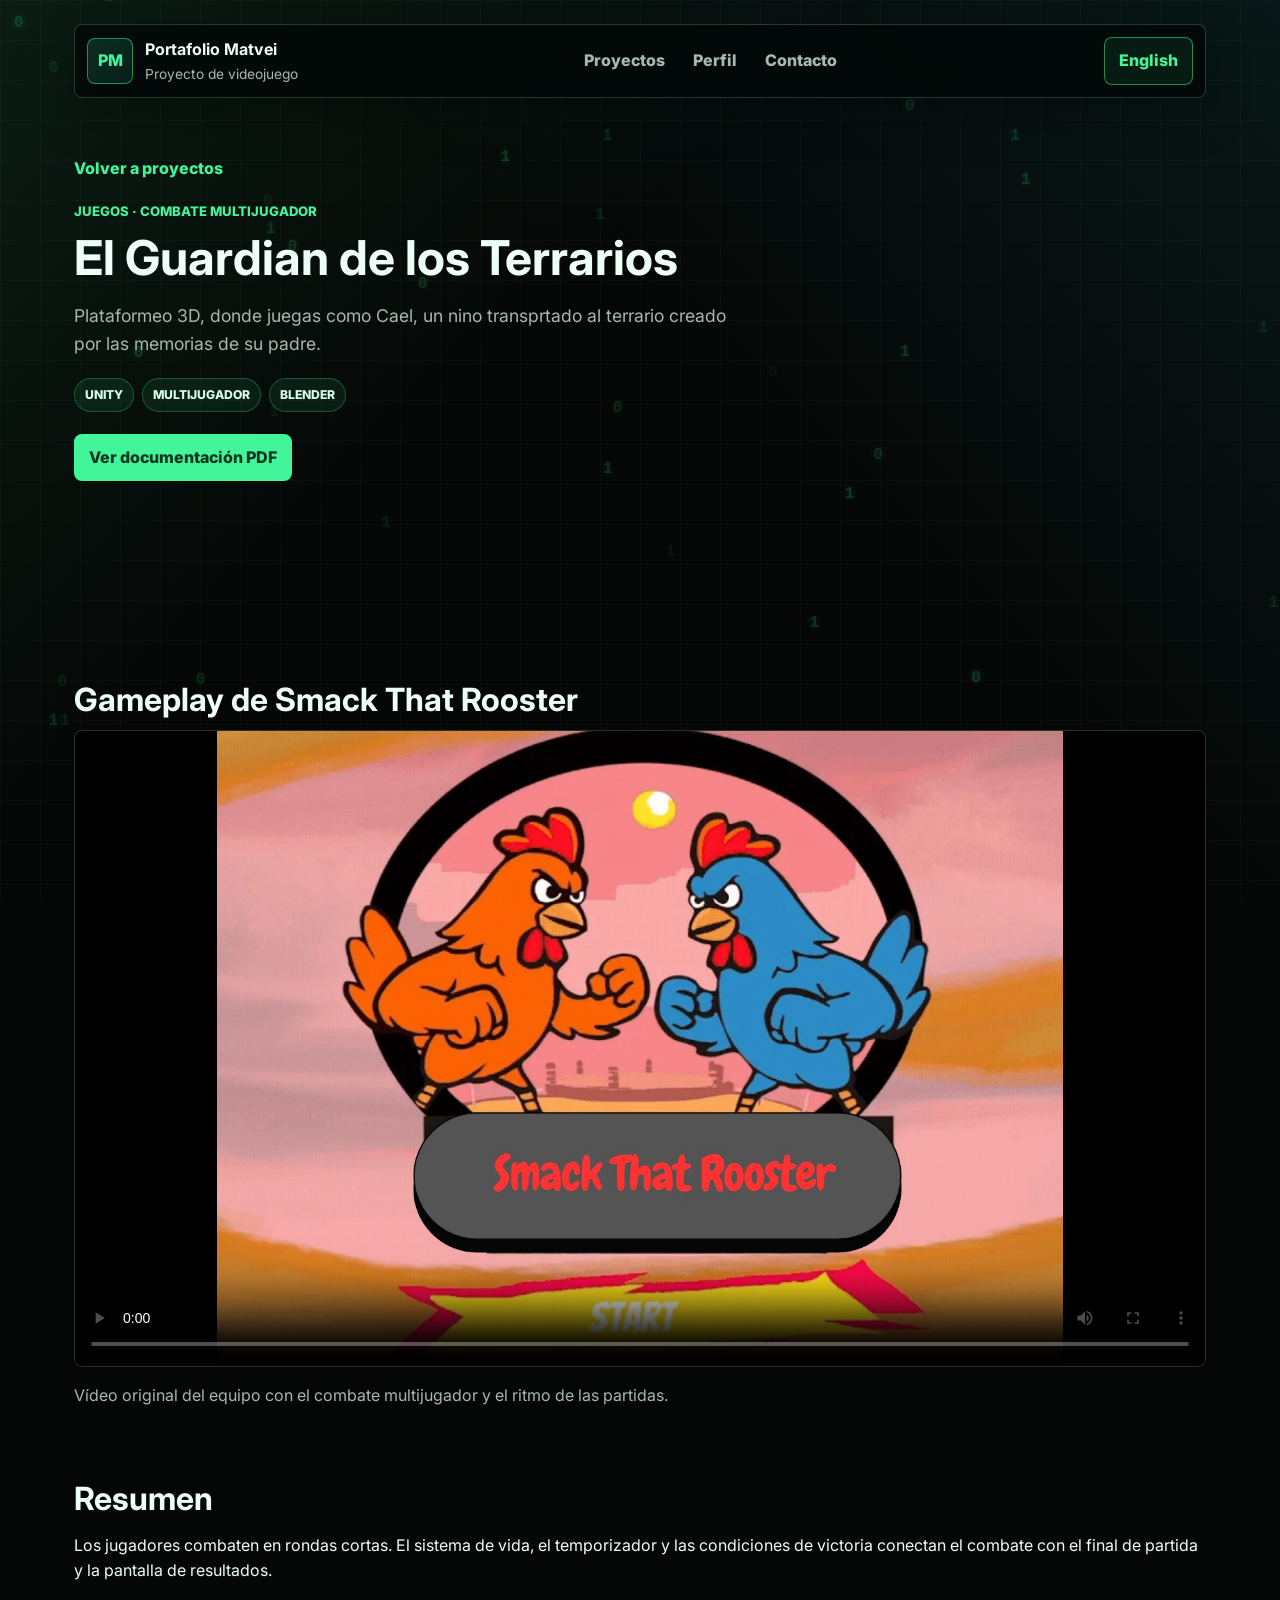
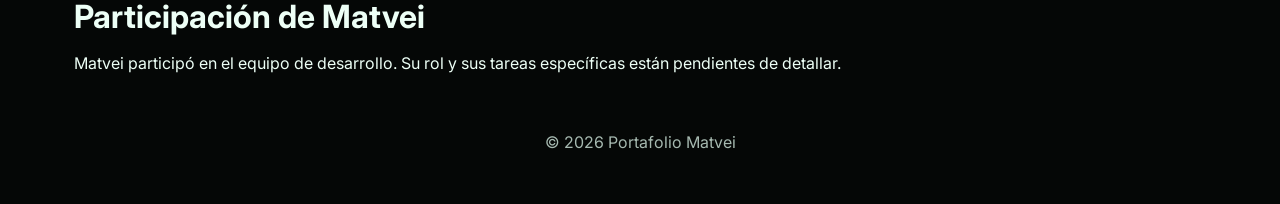
==== case-studies/Guardian.html @ 4aaad822 "," ====
<!DOCTYPE html>
<html lang="es">
<head>
    <meta charset="utf-8" />
    <meta name="viewport" content="width=device-width, initial-scale=1" />
    <title>Portafolio Matvei</title>
    <meta name="description" content="El guardian de los terrarios." />
    <link rel="preconnect" href="https://fonts.googleapis.com">
    <link rel="preconnect" href="https://fonts.gstatic.com" crossorigin>
    <link href="https://fonts.googleapis.com/css2?family=Inter:wght@300;400;600;800&display=swap" rel="stylesheet">
    <link rel="stylesheet" href="../assets/css/styles.css" />
</head>
<body data-page="case">
    <canvas id="binaryCanvas" aria-hidden="true"></canvas>

    <div class="wrap">
        <header class="site-header">
            <a class="brand" href="../index.html">
                <span class="logo">PM</span>
                <span>
                    <strong>Portafolio Matvei</strong>
                    <small data-i18n="caseLabel">Caso de estudio</small>
                </span>
            </a>
            <nav class="nav" aria-label="Navegacion de caso">
                <a href="../index.html#projects" data-i18n="navProjects">Proyectos</a>
                <a href="../index.html#profile" data-i18n="navProfile">Perfil</a>
                <a href="../index.html#contact" data-i18n="navContact">Contacto</a>
            </nav>
            <button id="langToggle" class="button button-ghost" type="button">English</button>
        </header>

        <main class="case-hero">
            <a class="back-link" href="../index.html#projects" data-i18n="caseBack">Volver a proyectos</a>
            <p class="section-kicker" id="caseCategory" data-text-es="Juegos · Combate multijugador" data-text-en="Games · Multiplayer combat">Juegos · Combate multijugador</p>
            <h1 id="caseTitle">El Guardian de los Terrarios</h1>
            <p class="lead" id="caseSummary" data-text-es=" Plataformeo 3D, donde juegas como Cael, un nino transprtado al terrario creado por las memorias de su padre." data-text-en="Game description to be completed.">
                3D platformer where you play as Cael, a child transported into a terrarium world created from his father's memories.</>
                <img id="caseImage" class="case-image" src="../assets/img/El Guardian de los Terrarios.png" alt="El Guardian de los Terrarios" />
                <div id="caseFacts" class="tag-row">
                    <span>Unity</span>
                    <span data-text-es="Multijugador" data-text-en="Multiplayer">Multijugador</span>
                    <span>Blender</span>

                </div>
                <div id="caseLinks" class="hero-actions">
                    <a class="button" href="../assets/docs/smack-that-rooster.pdf" target="_blank" rel="noopener noreferrer" data-i18n="caseDocumentation">Ver documentación PDF</a>
                </div>
        </main>

        <section class="section case-layout">
        </section>

        <section id="caseMedia" class="section case-media">
            <h2 id="caseMediaTitle" data-text-es="Gameplay de Smack That Rooster" data-text-en="Smack That Rooster gameplay">Gameplay de Smack That Rooster</h2>
            <video id="caseVideo" src="../assets/media/smack-that-rooster-gameplay.mp4" poster="../assets/img/smack-that-rooster.png" controls playsinline preload="metadata"></video>
            <p id="caseMediaCaption" class="muted" data-text-es="Vídeo original del equipo con el combate multijugador y el ritmo de las partidas." data-text-en="The team's original video showing multiplayer combat and match pacing.">Vídeo original del equipo con el combate multijugador y el ritmo de las partidas.</p>
        </section>
        <article>
            <h2 data-i18n="caseOverviewTitle">Resumen</h2>
            <p id="caseOverview" data-text-es="Los jugadores combaten en rondas cortas. El sistema de vida, el temporizador y las condiciones de victoria conectan el combate con el final de partida y la pantalla de resultados." data-text-en="Players fight in short rounds. Health, a timer, and win conditions connect combat to the end of the match and the results screen.">Los jugadores combaten en rondas cortas. El sistema de vida, el temporizador y las condiciones de victoria conectan el combate con el final de partida y la pantalla de resultados.</p>
        </article>

        <article>
            <h2 id="caseProcessTitle" data-i18n="caseProcessTitle">Participación de Matvei</h2>
            <p id="caseProcess" data-text-es="Matvei participó en el equipo de desarrollo. Su rol y sus tareas específicas están pendientes de detallar." data-text-en="Matvei was part of the development team. His specific role and tasks are yet to be detailed.">Matvei participó en el equipo de desarrollo. Su rol y sus tareas específicas están pendientes de detallar.</p>
        </article>

        <footer class="footer">
            <span>&copy; <span id="year"></span> Portafolio Matvei</span>
        </footer>
    </div>

    <script src="../assets/js/main.js"></script>
</body>
</html>
---- assets/css/styles.css ----
:root {
    --bg: #050706;
    --surface: rgba(10, 18, 17, .86);
    --surface-strong: #0c1514;
    --border: rgba(164, 255, 214, .2);
    --text: #edfff6;
    --muted: #a6b9b0;
    --accent: #42f59b;
    --accent-dark: #05351e;
    --cyan: #2bd3da;
    --amber: #f7c66a;
    --coral: #ff7c74;
    --max: 1180px;
}

* {
    box-sizing: border-box;
}

html {
    scroll-behavior: smooth;
}

body {
    margin: 0;
    min-height: 100vh;
    font-family: Inter, system-ui, -apple-system, "Segoe UI", Roboto, Arial, sans-serif;
    background:
        linear-gradient(135deg, rgba(66, 245, 155, .09), transparent 28%),
        linear-gradient(225deg, rgba(43, 211, 218, .08), transparent 32%),
        #050706;
    color: var(--text);
    line-height: 1.6;
    overflow-x: hidden;
}

body::before {
    content: "";
    position: fixed;
    inset: 0;
    background-image:
        linear-gradient(rgba(255, 255, 255, .025) 1px, transparent 1px),
        linear-gradient(90deg, rgba(255, 255, 255, .025) 1px, transparent 1px);
    background-size: 40px 40px;
    pointer-events: none;
    z-index: 1;
}

a {
    color: inherit;
}

img {
    max-width: 100%;
}

[hidden] {
    display: none !important;
}

#binaryCanvas {
    position: fixed;
    inset: 0;
    width: 100%;
    height: 100%;
    opacity: .28;
    pointer-events: none;
    z-index: 0;
}

.wrap {
    width: min(100%, var(--max));
    margin: 0 auto;
    padding: 24px;
    position: relative;
    z-index: 2;
}

.site-header {
    position: sticky;
    top: 16px;
    z-index: 20;
    display: flex;
    align-items: center;
    justify-content: space-between;
    gap: 16px;
    flex-wrap: wrap;
    padding: 12px;
    border: 1px solid var(--border);
    border-radius: 8px;
    background: rgba(3, 8, 7, .88);
    backdrop-filter: blur(16px);
    box-shadow: 0 18px 48px rgba(0, 0, 0, .24);
}

.brand {
    display: inline-flex;
    align-items: center;
    gap: 12px;
    min-width: 230px;
    text-decoration: none;
}

.brand small {
    display: block;
    color: var(--muted);
    font-size: .86rem;
}

.logo {
    display: inline-grid;
    place-items: center;
    width: 46px;
    height: 46px;
    border: 1px solid rgba(66, 245, 155, .5);
    border-radius: 8px;
    color: var(--accent);
    background: linear-gradient(135deg, rgba(66, 245, 155, .16), rgba(43, 211, 218, .1));
    font-weight: 800;
}

.nav {
    display: flex;
    gap: 6px;
    flex-wrap: wrap;
}

.nav a {
    color: var(--muted);
    font-weight: 800;
    text-decoration: none;
    padding: 9px 11px;
    border-radius: 8px;
    transition: color .2s ease, background .2s ease;
}

.nav a:hover,
.nav a:focus-visible {
    color: var(--accent-dark);
    background: var(--accent);
    outline: none;
}

.button {
    display: inline-flex;
    align-items: center;
    justify-content: center;
    width: fit-content;
    max-width: 100%;
    min-height: 42px;
    padding: 10px 14px;
    border: 1px solid rgba(66, 245, 155, .5);
    border-radius: 8px;
    color: var(--accent-dark);
    background: var(--accent);
    font: inherit;
    font-weight: 800;
    text-decoration: none;
    cursor: pointer;
    transition: transform .2s ease, box-shadow .2s ease, background .2s ease;
}

.button:hover,
.button:focus-visible {
    transform: translateY(-2px);
    box-shadow: 0 16px 34px rgba(66, 245, 155, .18);
    outline: none;
}

.button-ghost {
    color: var(--accent);
    background: rgba(66, 245, 155, .08);
}

.hero {
    display: grid;
    grid-template-columns: 1.08fr .92fr;
    gap: 36px;
    align-items: center;
    min-height: calc(100vh - 132px);
    padding: 64px 0 54px;
}

.hero-copy {
    min-width: 0;
}

.section-kicker {
    margin: 0 0 10px;
    color: var(--accent);
    font-size: .82rem;
    font-weight: 800;
    text-transform: uppercase;
}

h1,
h2,
h3 {
    margin-top: 0;
    line-height: 1.08;
}

h1 {
    max-width: 760px;
    margin-bottom: 18px;
    font-size: 3rem;
}

h2 {
    margin-bottom: 12px;
    font-size: 2rem;
}

h3 {
    font-size: 1.12rem;
}

.lead,
.section-intro,
.muted,
.card p,
.case-layout p {
    color: var(--muted);
}

.lead {
    max-width: 660px;
    font-size: 1.1rem;
}

.tag-row {
    display: flex;
    flex-wrap: wrap;
    gap: 8px;
    margin: 20px 0;
}

.tag-row span,
.project-category {
    display: inline-flex;
    align-items: center;
    min-height: 30px;
    padding: 6px 10px;
    border: 1px solid rgba(66, 245, 155, .26);
    border-radius: 999px;
    color: #d7ffe9;
    background: rgba(66, 245, 155, .08);
    font-size: .76rem;
    font-weight: 800;
    text-transform: uppercase;
}

.hero-actions {
    display: flex;
    flex-wrap: wrap;
    gap: 12px;
    margin: 22px 0 0;
}

.proof-grid {
    display: grid;
    grid-template-columns: repeat(3, minmax(0, 1fr));
    gap: 12px;
    margin-top: 28px;
}

.proof-grid div,
.card,
.case-layout article {
    border: 1px solid var(--border);
    border-radius: 8px;
    background: var(--surface);
    box-shadow: 0 16px 40px rgba(0, 0, 0, .22);
}

.proof-grid div {
    padding: 14px;
}

.proof-grid strong {
    display: block;
    color: var(--accent);
}

.proof-grid span {
    display: block;
    color: var(--muted);
    font-size: .86rem;
}

.profile-panel {
    border: 1px solid var(--border);
    border-radius: 8px;
    padding: 12px;
    background: linear-gradient(180deg, rgba(66, 245, 155, .08), transparent 56%), var(--surface);
    box-shadow: 0 18px 48px rgba(0, 0, 0, .26);
}

.profile-panel img {
    display: block;
    width: 100%;
    aspect-ratio: 4 / 5;
    object-fit: cover;
    border-radius: 8px;
    border: 1px solid rgba(255, 255, 255, .08);
    background: var(--surface-strong);
}

.profile-panel-footer {
    display: grid;
    gap: 4px;
    padding: 14px 8px 4px;
}

.profile-panel-footer span {
    color: var(--muted);
}

.section {
    padding: 58px 0;
    scroll-margin-top: 112px;
}

.section-intro {
    max-width: 760px;
    margin: 0 0 22px;
}

.category-bar {
    display: flex;
    flex-wrap: wrap;
    gap: 10px;
    margin: 0 0 22px;
}

.category-label {
    display: inline-flex;
    align-items: center;
    gap: 8px;
    min-height: 38px;
    padding: 7px 10px;
    border: 1px solid rgba(66, 245, 155, .34);
    border-radius: 999px;
    color: #d7ffe9;
    background: rgba(66, 245, 155, .08);
    font: inherit;
    font-size: .8rem;
    font-weight: 800;
    text-transform: uppercase;
}

.category-label strong {
    display: inline-grid;
    place-items: center;
    width: 24px;
    height: 24px;
    border-radius: 999px;
    background: rgba(255, 255, 255, .1);
}

.cards {
    display: grid;
    grid-template-columns: repeat(3, minmax(0, 1fr));
    gap: 18px;
    align-items: stretch;
}

.card {
    display: flex;
    flex-direction: column;
    padding: 14px;
    color: inherit;
    text-decoration: none;
    overflow: hidden;
    transition: transform .2s ease, border-color .2s ease, box-shadow .2s ease;
}

.card:hover,
.card:focus-visible {
    transform: translateY(-6px);
    border-color: rgba(66, 245, 155, .6);
    box-shadow: 0 24px 50px rgba(0, 0, 0, .28);
    outline: none;
}

.card img {
    width: 100%;
    aspect-ratio: 16 / 10;
    object-fit: cover;
    border-radius: 8px;
    border: 1px solid rgba(255, 255, 255, .08);
    background: var(--surface-strong);
}

.card-game img {
    object-fit: contain;
}

.card h3 {
    margin: 14px 0 8px;
}

.card p {
    min-height: 74px;
    margin: 0;
}

.project-category {
    width: fit-content;
    margin-top: 12px;
}

.project-tags {
    display: flex;
    flex-wrap: wrap;
    gap: 8px;
    margin: 14px 0 18px;
}

.project-tags span {
    display: inline-flex;
    padding: 5px 8px;
    border-radius: 999px;
    color: #d8f7ea;
    background: rgba(255, 255, 255, .07);
    font-size: .76rem;
    font-weight: 700;
}

.project-link {
    margin-top: auto;
    color: var(--accent);
    font-size: .84rem;
}

.footer {
    padding: 38px 0 24px;
    color: var(--muted);
    text-align: center;
}

.back-link {
    display: inline-flex;
    margin-bottom: 20px;
    color: var(--accent);
    font-weight: 800;
    text-decoration: none;
}

.case-hero {
    padding: 58px 0 28px;
}

.case-image {
    display: block;
    width: 100%;
    max-height: 440px;
    object-fit: contain;
    margin-top: 26px;
    border: 1px solid var(--border);
    border-radius: 8px;
    background: var(--surface-strong);
}

.case-layout {
    display: grid;
    grid-template-columns: repeat(3, minmax(0, 1fr));
    gap: 18px;
}

.case-layout article {
    padding: 20px;
}

.case-layout h2 {
    font-size: 1.4rem;
}

.case-media video {
    display: block;
    width: 100%;
    aspect-ratio: 16 / 9;
    max-height: 660px;
    background: #000;
    border: 1px solid var(--border);
    border-radius: 8px;
}

.visible {
    animation: rise .45s ease both;
}

@keyframes rise {
    from {
        opacity: .3;
        transform: translateY(12px);
    }
    to {
        opacity: 1;
        transform: translateY(0);
    }
}

@media (max-width: 980px) {
    .hero,
    .case-layout {
        grid-template-columns: 1fr;
    }

    .hero {
        min-height: auto;
    }

    .profile-panel {
        max-width: 560px;
    }

    .proof-grid,
    .cards {
        grid-template-columns: repeat(2, minmax(0, 1fr));
    }

}

@media (max-width: 700px) {
    .wrap {
        padding: 16px;
    }

    .site-header {
        position: relative;
        top: 0;
    }

    .brand,
    .nav {
        width: 100%;
    }

    .nav a {
        flex: 1 1 calc(50% - 6px);
        text-align: center;
    }

    h1 {
        font-size: 2.08rem;
    }

    h2 {
        font-size: 1.58rem;
    }

    .proof-grid,
    .cards {
        grid-template-columns: 1fr;
    }

    .section {
        scroll-margin-top: 24px;
    }

    .hero-actions {
        flex-direction: column;
    }

    .button {
        width: 100%;
    }

    .card p {
        min-height: 0;
    }
}

@media (prefers-reduced-motion: reduce) {
    html {
        scroll-behavior: auto;
    }

    *,
    *::before,
    *::after {
        animation: none !important;
        transition: none !important;
    }
}
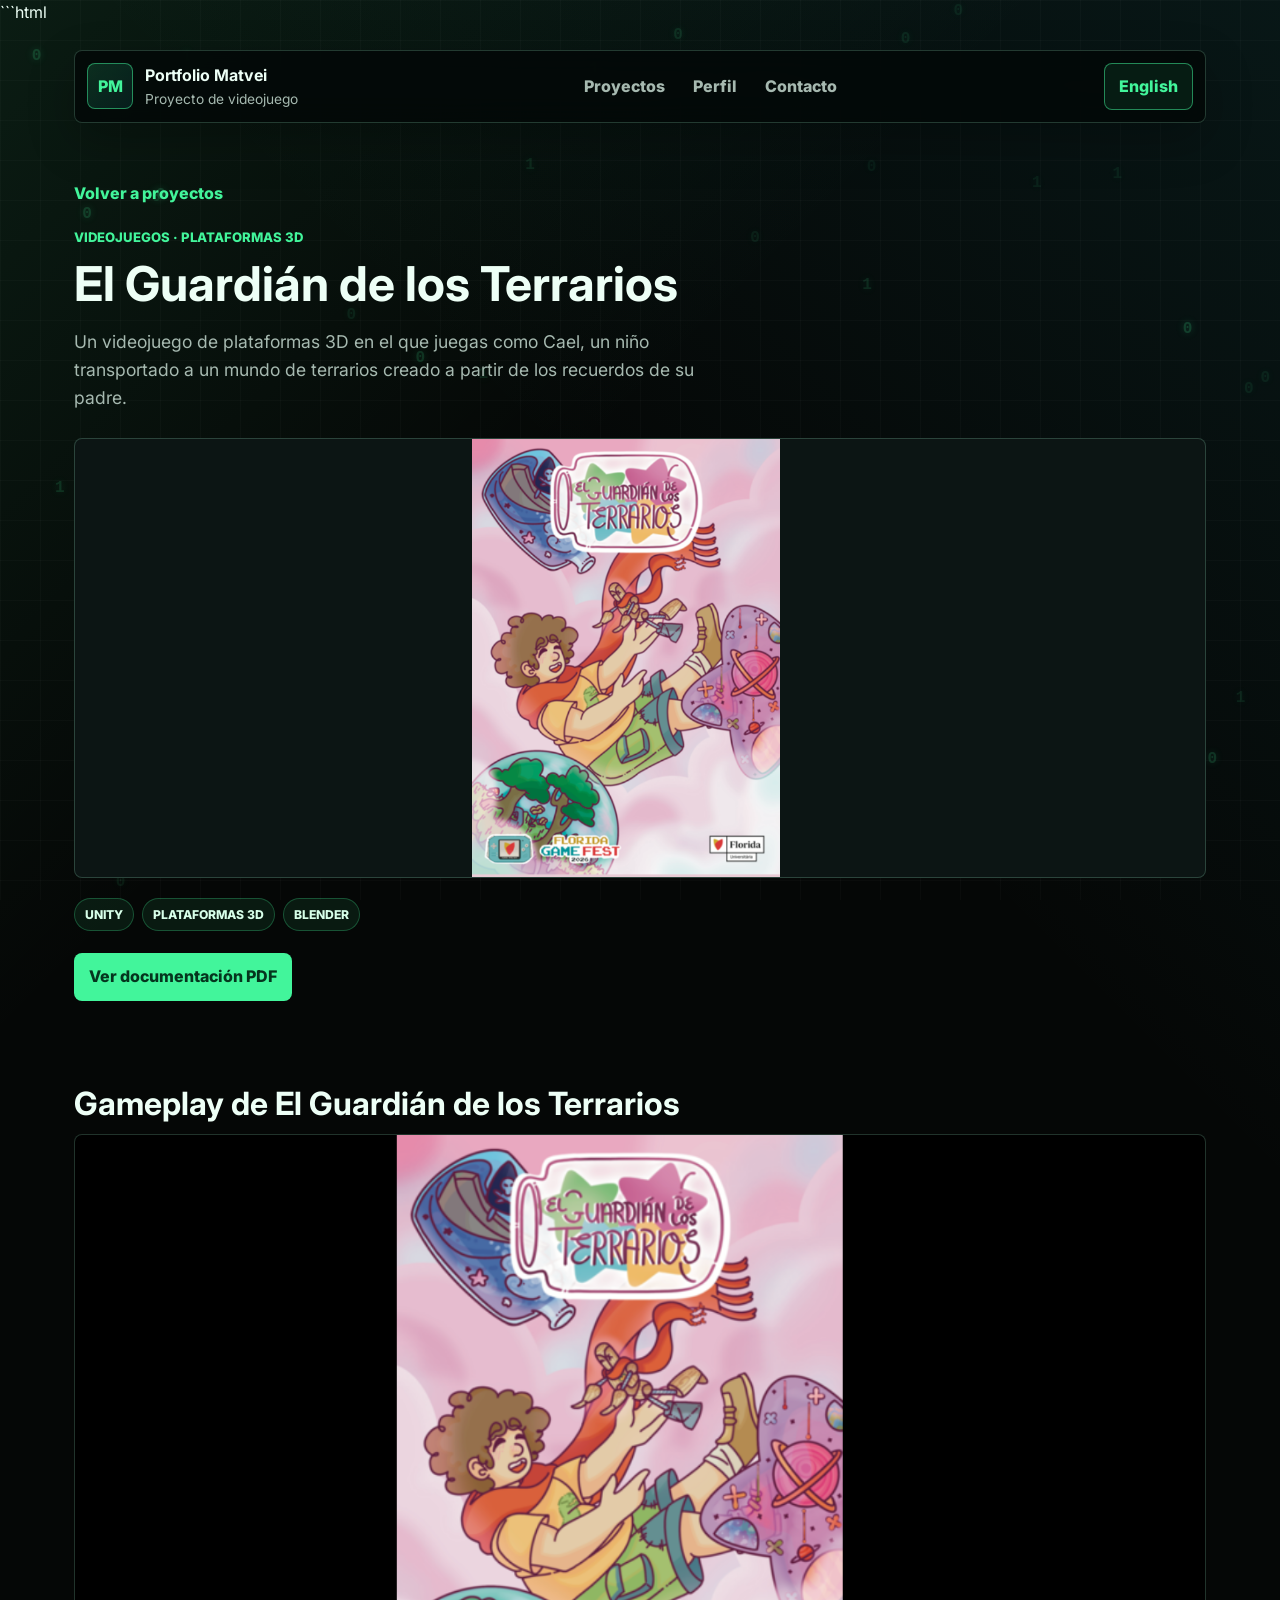
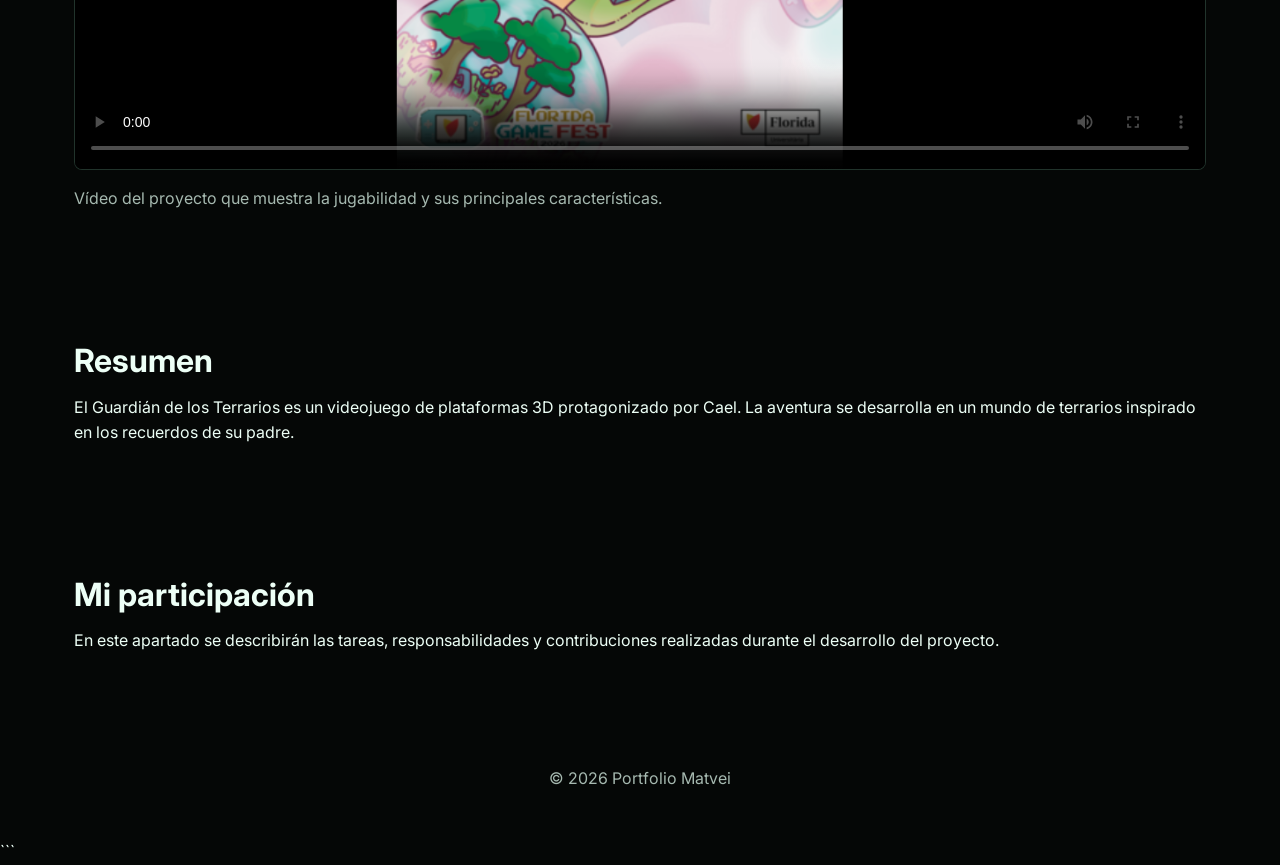
==== commit 89b17c99: "," ====
--- a/case-studies/Guardian.html
+++ b/case-studies/Guardian.html
@@ -1,76 +1,221 @@
+```html
 <!DOCTYPE html>
 <html lang="es">
 <head>
     <meta charset="utf-8" />
     <meta name="viewport" content="width=device-width, initial-scale=1" />
-    <title>Portafolio Matvei</title>
-    <meta name="description" content="El guardian de los terrarios." />
-    <link rel="preconnect" href="https://fonts.googleapis.com">
-    <link rel="preconnect" href="https://fonts.gstatic.com" crossorigin>
-    <link href="https://fonts.googleapis.com/css2?family=Inter:wght@300;400;600;800&display=swap" rel="stylesheet">
+
+    <title>El Guardián de los Terrarios | Portfolio Matvei</title>
+
+    <meta name="description"
+          content="Proyecto de videojuego de plataformas 3D desarrollado con Unity. Portfolio de Matvei." />
+
+    <link rel="preconnect" href="https://fonts.googleapis.com" />
+    <link rel="preconnect" href="https://fonts.gstatic.com" crossorigin />
+
+    <link href="https://fonts.googleapis.com/css2?family=Inter:wght@300;400;600;800&display=swap"
+          rel="stylesheet" />
+
     <link rel="stylesheet" href="../assets/css/styles.css" />
 </head>
+
 <body data-page="case">
+
     <canvas id="binaryCanvas" aria-hidden="true"></canvas>
 
     <div class="wrap">
+
         <header class="site-header">
+
             <a class="brand" href="../index.html">
                 <span class="logo">PM</span>
+
                 <span>
-                    <strong>Portafolio Matvei</strong>
+                    <strong>Portfolio Matvei</strong>
                     <small data-i18n="caseLabel">Caso de estudio</small>
                 </span>
             </a>
-            <nav class="nav" aria-label="Navegacion de caso">
-                <a href="../index.html#projects" data-i18n="navProjects">Proyectos</a>
-                <a href="../index.html#profile" data-i18n="navProfile">Perfil</a>
-                <a href="../index.html#contact" data-i18n="navContact">Contacto</a>
+
+            <nav class="nav" aria-label="Navegación del proyecto">
+                <a href="../index.html#projects" data-i18n="navProjects">
+                    Proyectos
+                </a>
+
+                <a href="../index.html#profile" data-i18n="navProfile">
+                    Perfil
+                </a>
+
+                <a href="../index.html#contact" data-i18n="navContact">
+                    Contacto
+                </a>
             </nav>
-            <button id="langToggle" class="button button-ghost" type="button">English</button>
+
+            <button id="langToggle"
+                    class="button button-ghost"
+                    type="button"
+                    aria-label="Cambiar idioma">
+                English
+            </button>
+
         </header>
 
-        <main class="case-hero">
-            <a class="back-link" href="../index.html#projects" data-i18n="caseBack">Volver a proyectos</a>
-            <p class="section-kicker" id="caseCategory" data-text-es="Juegos · Combate multijugador" data-text-en="Games · Multiplayer combat">Juegos · Combate multijugador</p>
-            <h1 id="caseTitle">El Guardian de los Terrarios</h1>
-            <p class="lead" id="caseSummary" data-text-es=" Plataformeo 3D, donde juegas como Cael, un nino transprtado al terrario creado por las memorias de su padre." data-text-en="Game description to be completed.">
-                3D platformer where you play as Cael, a child transported into a terrarium world created from his father's memories.</>
-                <img id="caseImage" class="case-image" src="../assets/img/El Guardian de los Terrarios.png" alt="El Guardian de los Terrarios" />
+        <main>
+
+            <section class="case-hero">
+
+                <a class="back-link"
+                   href="../index.html#projects"
+                   data-i18n="caseBack">
+                    Volver a proyectos
+                </a>
+
+                <p class="section-kicker"
+                   id="caseCategory"
+                   data-text-es="Videojuegos · Plataformas 3D"
+                   data-text-en="Games · 3D Platformer">
+                    Videojuegos · Plataformas 3D
+                </p>
+
+                <h1 id="caseTitle">
+                    El Guardián de los Terrarios
+                </h1>
+
+                <p class="lead"
+                   id="caseSummary"
+                   data-text-es="Un videojuego de plataformas 3D en el que juegas como Cael, un niño transportado a un mundo de terrarios creado a partir de los recuerdos de su padre."
+                   data-text-en="A 3D platformer in which you play as Cael, a child transported to a terrarium world created from his father's memories.">
+                    Un videojuego de plataformas 3D en el que juegas como Cael,
+                    un niño transportado a un mundo de terrarios creado a partir
+                    de los recuerdos de su padre.
+                </p>
+
+                <img id="caseImage"
+                     class="case-image"
+                     src="../assets/img/El Guardian de los Terrarios.png"
+                     alt="Imagen de El Guardián de los Terrarios" />
+
                 <div id="caseFacts" class="tag-row">
+
                     <span>Unity</span>
-                    <span data-text-es="Multijugador" data-text-en="Multiplayer">Multijugador</span>
+
+                    <span data-text-es="Plataformas 3D"
+                          data-text-en="3D Platformer">
+                        Plataformas 3D
+                    </span>
+
                     <span>Blender</span>
 
                 </div>
+
                 <div id="caseLinks" class="hero-actions">
-                    <a class="button" href="../assets/docs/smack-that-rooster.pdf" target="_blank" rel="noopener noreferrer" data-i18n="caseDocumentation">Ver documentación PDF</a>
+
+                    <!-- Sustituye el archivo por la documentación correcta
+                         si el PDF actual pertenece a otro proyecto. -->
+
+                    <a class="button"
+                       href="../assets/docs/smack-that-rooster.pdf"
+                       target="_blank"
+                       rel="noopener noreferrer"
+                       data-i18n="caseDocumentation">
+                        Ver documentación PDF
+                    </a>
+
                 </div>
+
+            </section>
+
+            <section id="caseMedia"
+                     class="section case-media"
+                     aria-labelledby="caseMediaTitle">
+
+                <h2 id="caseMediaTitle"
+                    data-text-es="Gameplay de El Guardián de los Terrarios"
+                    data-text-en="El Guardián de los Terrarios Gameplay">
+                    Gameplay de El Guardián de los Terrarios
+                </h2>
+
+                <!-- Cambia la ruta por la del vídeo correcto.
+                     Si no tienes vídeo, puedes eliminar esta sección. -->
+
+                <video id="caseVideo"
+                       src="../assets/media/smack-that-rooster-gameplay.mp4"
+                       poster="../assets/img/El Guardian de los Terrarios.png"
+                       controls
+                       playsinline
+                       preload="metadata">
+                    Tu navegador no admite la reproducción de vídeo.
+                </video>
+
+                <p id="caseMediaCaption"
+                   class="muted"
+                   data-text-es="Vídeo del proyecto que muestra la jugabilidad y sus principales características."
+                   data-text-en="Project footage showcasing the gameplay and its main features.">
+                    Vídeo del proyecto que muestra la jugabilidad y sus
+                    principales características.
+                </p>
+
+            </section>
+
+            <section class="section"
+                     aria-labelledby="caseOverviewTitle">
+
+                <article>
+
+                    <h2 id="caseOverviewTitle"
+                        data-i18n="caseOverviewTitle">
+                        Resumen del proyecto
+                    </h2>
+
+                    <p id="caseOverview"
+                       data-text-es="El Guardián de los Terrarios es un videojuego de plataformas 3D protagonizado por Cael. La aventura se desarrolla en un mundo de terrarios inspirado en los recuerdos de su padre."
+                       data-text-en="El Guardián de los Terrarios is a 3D platformer starring Cael. The adventure takes place in a terrarium world inspired by his father's memories.">
+                        El Guardián de los Terrarios es un videojuego de
+                        plataformas 3D protagonizado por Cael. La aventura se
+                        desarrolla en un mundo de terrarios inspirado en los
+                        recuerdos de su padre.
+                    </p>
+
+                </article>
+
+            </section>
+
+            <section class="section"
+                     aria-labelledby="caseProcessTitle">
+
+                <article>
+
+                    <h2 id="caseProcessTitle"
+                        data-text-es="Mi participación"
+                        data-text-en="My Contribution">
+                        Mi participación
+                    </h2>
+
+                    <p id="caseProcess"
+                       data-text-es="En este apartado se describirán las tareas, responsabilidades y contribuciones realizadas durante el desarrollo del proyecto."
+                       data-text-en="This section will describe the tasks, responsibilities, and contributions undertaken during the development of the project.">
+                        En este apartado se describirán las tareas,
+                        responsabilidades y contribuciones realizadas durante
+                        el desarrollo del proyecto.
+                    </p>
+
+                </article>
+
+            </section>
+
         </main>
 
-        <section class="section case-layout">
-        </section>
-
-        <section id="caseMedia" class="section case-media">
-            <h2 id="caseMediaTitle" data-text-es="Gameplay de Smack That Rooster" data-text-en="Smack That Rooster gameplay">Gameplay de Smack That Rooster</h2>
-            <video id="caseVideo" src="../assets/media/smack-that-rooster-gameplay.mp4" poster="../assets/img/smack-that-rooster.png" controls playsinline preload="metadata"></video>
-            <p id="caseMediaCaption" class="muted" data-text-es="Vídeo original del equipo con el combate multijugador y el ritmo de las partidas." data-text-en="The team's original video showing multiplayer combat and match pacing.">Vídeo original del equipo con el combate multijugador y el ritmo de las partidas.</p>
-        </section>
-        <article>
-            <h2 data-i18n="caseOverviewTitle">Resumen</h2>
-            <p id="caseOverview" data-text-es="Los jugadores combaten en rondas cortas. El sistema de vida, el temporizador y las condiciones de victoria conectan el combate con el final de partida y la pantalla de resultados." data-text-en="Players fight in short rounds. Health, a timer, and win conditions connect combat to the end of the match and the results screen.">Los jugadores combaten en rondas cortas. El sistema de vida, el temporizador y las condiciones de victoria conectan el combate con el final de partida y la pantalla de resultados.</p>
-        </article>
-
-        <article>
-            <h2 id="caseProcessTitle" data-i18n="caseProcessTitle">Participación de Matvei</h2>
-            <p id="caseProcess" data-text-es="Matvei participó en el equipo de desarrollo. Su rol y sus tareas específicas están pendientes de detallar." data-text-en="Matvei was part of the development team. His specific role and tasks are yet to be detailed.">Matvei participó en el equipo de desarrollo. Su rol y sus tareas específicas están pendientes de detallar.</p>
-        </article>
-
         <footer class="footer">
-            <span>&copy; <span id="year"></span> Portafolio Matvei</span>
+
+            <span>
+                &copy; <span id="year"></span> Portfolio Matvei
+            </span>
+
         </footer>
+
     </div>
 
     <script src="../assets/js/main.js"></script>
+
 </body>
 </html>
+```
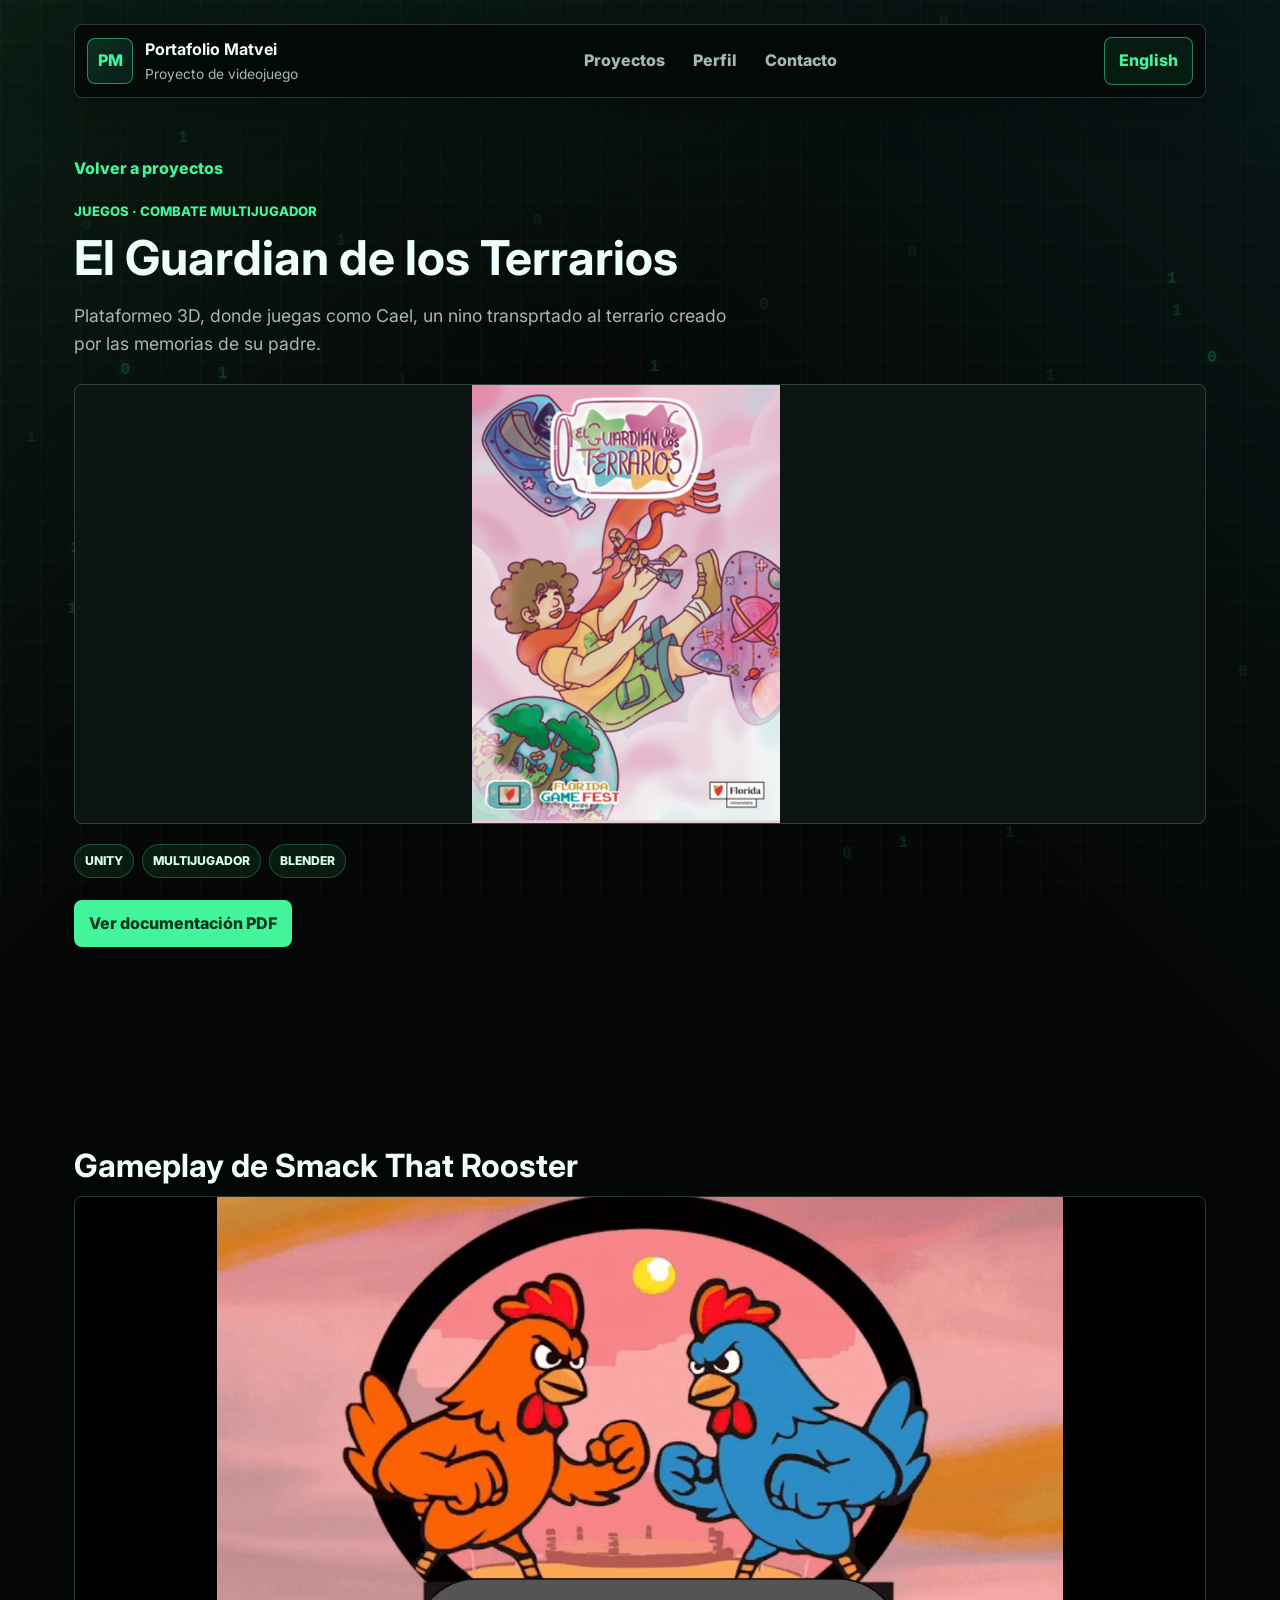
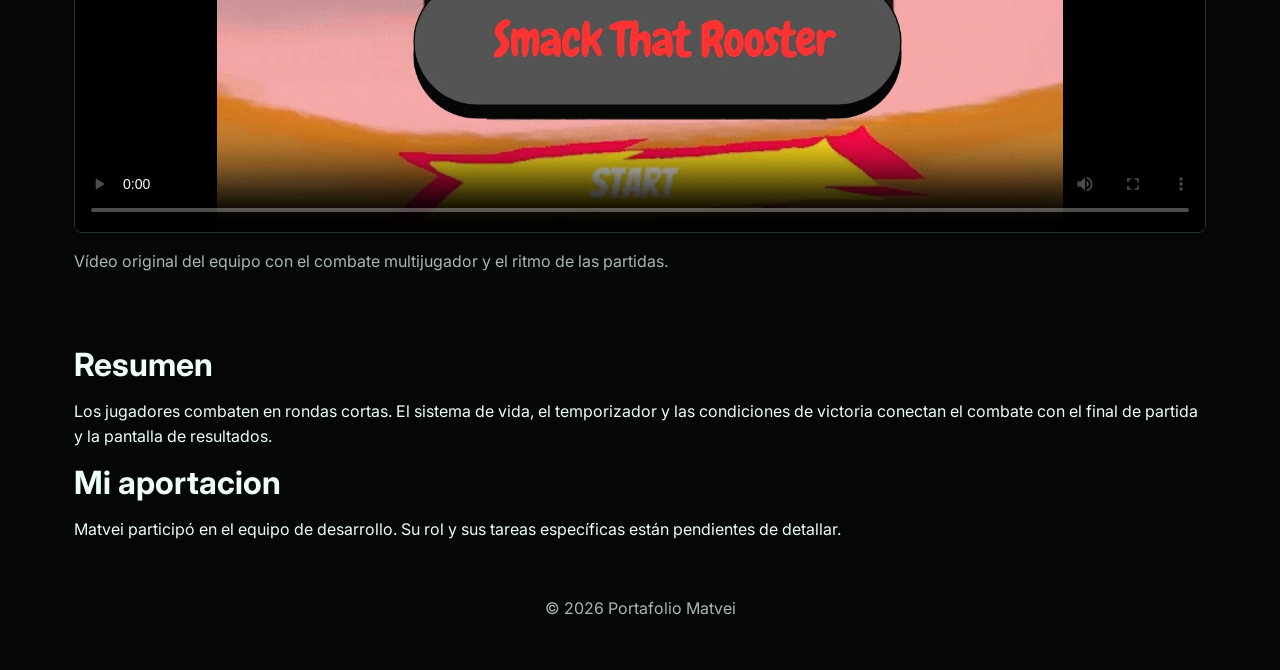
==== commit 2c88b427: "." ====
--- a/case-studies/Guardian.html
+++ b/case-studies/Guardian.html
@@ -1,221 +1,76 @@
-```html
 <!DOCTYPE html>
 <html lang="es">
 <head>
     <meta charset="utf-8" />
     <meta name="viewport" content="width=device-width, initial-scale=1" />
-
-    <title>El Guardián de los Terrarios | Portfolio Matvei</title>
-
-    <meta name="description"
-          content="Proyecto de videojuego de plataformas 3D desarrollado con Unity. Portfolio de Matvei." />
-
-    <link rel="preconnect" href="https://fonts.googleapis.com" />
-    <link rel="preconnect" href="https://fonts.gstatic.com" crossorigin />
-
-    <link href="https://fonts.googleapis.com/css2?family=Inter:wght@300;400;600;800&display=swap"
-          rel="stylesheet" />
-
+    <title>Portafolio Matvei</title>
+    <meta name="description" content="El guardian de los terrarios." />
+    <link rel="preconnect" href="https://fonts.googleapis.com">
+    <link rel="preconnect" href="https://fonts.gstatic.com" crossorigin>
+    <link href="https://fonts.googleapis.com/css2?family=Inter:wght@300;400;600;800&display=swap" rel="stylesheet">
     <link rel="stylesheet" href="../assets/css/styles.css" />
 </head>
-
 <body data-page="case">
-
     <canvas id="binaryCanvas" aria-hidden="true"></canvas>
 
     <div class="wrap">
-
         <header class="site-header">
-
             <a class="brand" href="../index.html">
                 <span class="logo">PM</span>
-
                 <span>
-                    <strong>Portfolio Matvei</strong>
+                    <strong>Portafolio Matvei</strong>
                     <small data-i18n="caseLabel">Caso de estudio</small>
                 </span>
             </a>
-
-            <nav class="nav" aria-label="Navegación del proyecto">
-                <a href="../index.html#projects" data-i18n="navProjects">
-                    Proyectos
-                </a>
-
-                <a href="../index.html#profile" data-i18n="navProfile">
-                    Perfil
-                </a>
-
-                <a href="../index.html#contact" data-i18n="navContact">
-                    Contacto
-                </a>
+            <nav class="nav" aria-label="Navegacion de caso">
+                <a href="../index.html#projects" data-i18n="navProjects">Proyectos</a>
+                <a href="../index.html#profile" data-i18n="navProfile">Perfil</a>
+                <a href="../index.html#contact" data-i18n="navContact">Contacto</a>
             </nav>
-
-            <button id="langToggle"
-                    class="button button-ghost"
-                    type="button"
-                    aria-label="Cambiar idioma">
-                English
-            </button>
-
+            <button id="langToggle" class="button button-ghost" type="button">English</button>
         </header>
 
-        <main>
-
-            <section class="case-hero">
-
-                <a class="back-link"
-                   href="../index.html#projects"
-                   data-i18n="caseBack">
-                    Volver a proyectos
-                </a>
-
-                <p class="section-kicker"
-                   id="caseCategory"
-                   data-text-es="Videojuegos · Plataformas 3D"
-                   data-text-en="Games · 3D Platformer">
-                    Videojuegos · Plataformas 3D
-                </p>
-
-                <h1 id="caseTitle">
-                    El Guardián de los Terrarios
-                </h1>
-
-                <p class="lead"
-                   id="caseSummary"
-                   data-text-es="Un videojuego de plataformas 3D en el que juegas como Cael, un niño transportado a un mundo de terrarios creado a partir de los recuerdos de su padre."
-                   data-text-en="A 3D platformer in which you play as Cael, a child transported to a terrarium world created from his father's memories.">
-                    Un videojuego de plataformas 3D en el que juegas como Cael,
-                    un niño transportado a un mundo de terrarios creado a partir
-                    de los recuerdos de su padre.
-                </p>
-
-                <img id="caseImage"
-                     class="case-image"
-                     src="../assets/img/El Guardian de los Terrarios.png"
-                     alt="Imagen de El Guardián de los Terrarios" />
-
+        <main class="case-hero">
+            <a class="back-link" href="../index.html#projects" data-i18n="caseBack">Volver a proyectos</a>
+            <p class="section-kicker" id="caseCategory" data-text-es="Juegos · Combate multijugador" data-text-en="Games · Multiplayer combat">Juegos · Combate multijugador</p>
+            <h1 id="caseTitle">El Guardian de los Terrarios</h1>
+            <p class="lead" id="caseSummary" data-text-es=" Plataformeo 3D, donde juegas como Cael, un nino transprtado al terrario creado por las memorias de su padre." data-text-en="Game description to be completed.">
+                3D platformer where you play as Cael, a child transported into a terrarium world created from his father's memories.</p>
+                <img id="caseImage" class="case-image" src="../assets/img/El Guardian de los Terrarios.png" alt="El Guardian de los Terrarios" />
                 <div id="caseFacts" class="tag-row">
-
                     <span>Unity</span>
-
-                    <span data-text-es="Plataformas 3D"
-                          data-text-en="3D Platformer">
-                        Plataformas 3D
-                    </span>
-
+                    <span data-text-es="Multijugador" data-text-en="Multiplayer">Multijugador</span>
                     <span>Blender</span>
 
                 </div>
-
                 <div id="caseLinks" class="hero-actions">
-
-                    <!-- Sustituye el archivo por la documentación correcta
-                         si el PDF actual pertenece a otro proyecto. -->
-
-                    <a class="button"
-                       href="../assets/docs/smack-that-rooster.pdf"
-                       target="_blank"
-                       rel="noopener noreferrer"
-                       data-i18n="caseDocumentation">
-                        Ver documentación PDF
-                    </a>
-
+                    <a class="button" href="../assets/docs/smack-that-rooster.pdf" target="_blank" rel="noopener noreferrer" data-i18n="caseDocumentation">Ver documentación PDF</a>
                 </div>
-
-            </section>
-
-            <section id="caseMedia"
-                     class="section case-media"
-                     aria-labelledby="caseMediaTitle">
-
-                <h2 id="caseMediaTitle"
-                    data-text-es="Gameplay de El Guardián de los Terrarios"
-                    data-text-en="El Guardián de los Terrarios Gameplay">
-                    Gameplay de El Guardián de los Terrarios
-                </h2>
-
-                <!-- Cambia la ruta por la del vídeo correcto.
-                     Si no tienes vídeo, puedes eliminar esta sección. -->
-
-                <video id="caseVideo"
-                       src="../assets/media/smack-that-rooster-gameplay.mp4"
-                       poster="../assets/img/El Guardian de los Terrarios.png"
-                       controls
-                       playsinline
-                       preload="metadata">
-                    Tu navegador no admite la reproducción de vídeo.
-                </video>
-
-                <p id="caseMediaCaption"
-                   class="muted"
-                   data-text-es="Vídeo del proyecto que muestra la jugabilidad y sus principales características."
-                   data-text-en="Project footage showcasing the gameplay and its main features.">
-                    Vídeo del proyecto que muestra la jugabilidad y sus
-                    principales características.
-                </p>
-
-            </section>
-
-            <section class="section"
-                     aria-labelledby="caseOverviewTitle">
-
-                <article>
-
-                    <h2 id="caseOverviewTitle"
-                        data-i18n="caseOverviewTitle">
-                        Resumen del proyecto
-                    </h2>
-
-                    <p id="caseOverview"
-                       data-text-es="El Guardián de los Terrarios es un videojuego de plataformas 3D protagonizado por Cael. La aventura se desarrolla en un mundo de terrarios inspirado en los recuerdos de su padre."
-                       data-text-en="El Guardián de los Terrarios is a 3D platformer starring Cael. The adventure takes place in a terrarium world inspired by his father's memories.">
-                        El Guardián de los Terrarios es un videojuego de
-                        plataformas 3D protagonizado por Cael. La aventura se
-                        desarrolla en un mundo de terrarios inspirado en los
-                        recuerdos de su padre.
-                    </p>
-
-                </article>
-
-            </section>
-
-            <section class="section"
-                     aria-labelledby="caseProcessTitle">
-
-                <article>
-
-                    <h2 id="caseProcessTitle"
-                        data-text-es="Mi participación"
-                        data-text-en="My Contribution">
-                        Mi participación
-                    </h2>
-
-                    <p id="caseProcess"
-                       data-text-es="En este apartado se describirán las tareas, responsabilidades y contribuciones realizadas durante el desarrollo del proyecto."
-                       data-text-en="This section will describe the tasks, responsibilities, and contributions undertaken during the development of the project.">
-                        En este apartado se describirán las tareas,
-                        responsabilidades y contribuciones realizadas durante
-                        el desarrollo del proyecto.
-                    </p>
-
-                </article>
-
-            </section>
-
         </main>
 
+        <section class="section case-layout">
+        </section>
+
+        <section id="caseMedia" class="section case-media">
+            <h2 id="caseMediaTitle" data-text-es="Gameplay de Smack That Rooster" data-text-en="Smack That Rooster gameplay">Gameplay de Smack That Rooster</h2>
+            <video id="caseVideo" src="../assets/media/smack-that-rooster-gameplay.mp4" poster="../assets/img/smack-that-rooster.png" controls playsinline preload="metadata"></video>
+            <p id="caseMediaCaption" class="muted" data-text-es="Vídeo original del equipo con el combate multijugador y el ritmo de las partidas." data-text-en="The team's original video showing multiplayer combat and match pacing.">Vídeo original del equipo con el combate multijugador y el ritmo de las partidas.</p>
+        </section>
+        <article>
+            <h2 data-i18n="caseOverviewTitle">Resumen</h2>
+            <p id="caseOverview" data-text-es="Los jugadores combaten en rondas cortas. El sistema de vida, el temporizador y las condiciones de victoria conectan el combate con el final de partida y la pantalla de resultados." data-text-en="Players fight in short rounds. Health, a timer, and win conditions connect combat to the end of the match and the results screen.">Los jugadores combaten en rondas cortas. El sistema de vida, el temporizador y las condiciones de victoria conectan el combate con el final de partida y la pantalla de resultados.</p>
+        </article>
+
+        <article>
+            <h2 id="caseProcessTitle" data-i18n="caseProcessTitle">Participación de Matvei</h2>
+            <p id="caseProcess" data-text-es="Matvei participó en el equipo de desarrollo. Su rol y sus tareas específicas están pendientes de detallar." data-text-en="Matvei was part of the development team. His specific role and tasks are yet to be detailed.">Matvei participó en el equipo de desarrollo. Su rol y sus tareas específicas están pendientes de detallar.</p>
+        </article>
+
         <footer class="footer">
-
-            <span>
-                &copy; <span id="year"></span> Portfolio Matvei
-            </span>
-
+            <span>&copy; <span id="year"></span> Portafolio Matvei</span>
         </footer>
-
     </div>
 
     <script src="../assets/js/main.js"></script>
-
 </body>
 </html>
-```
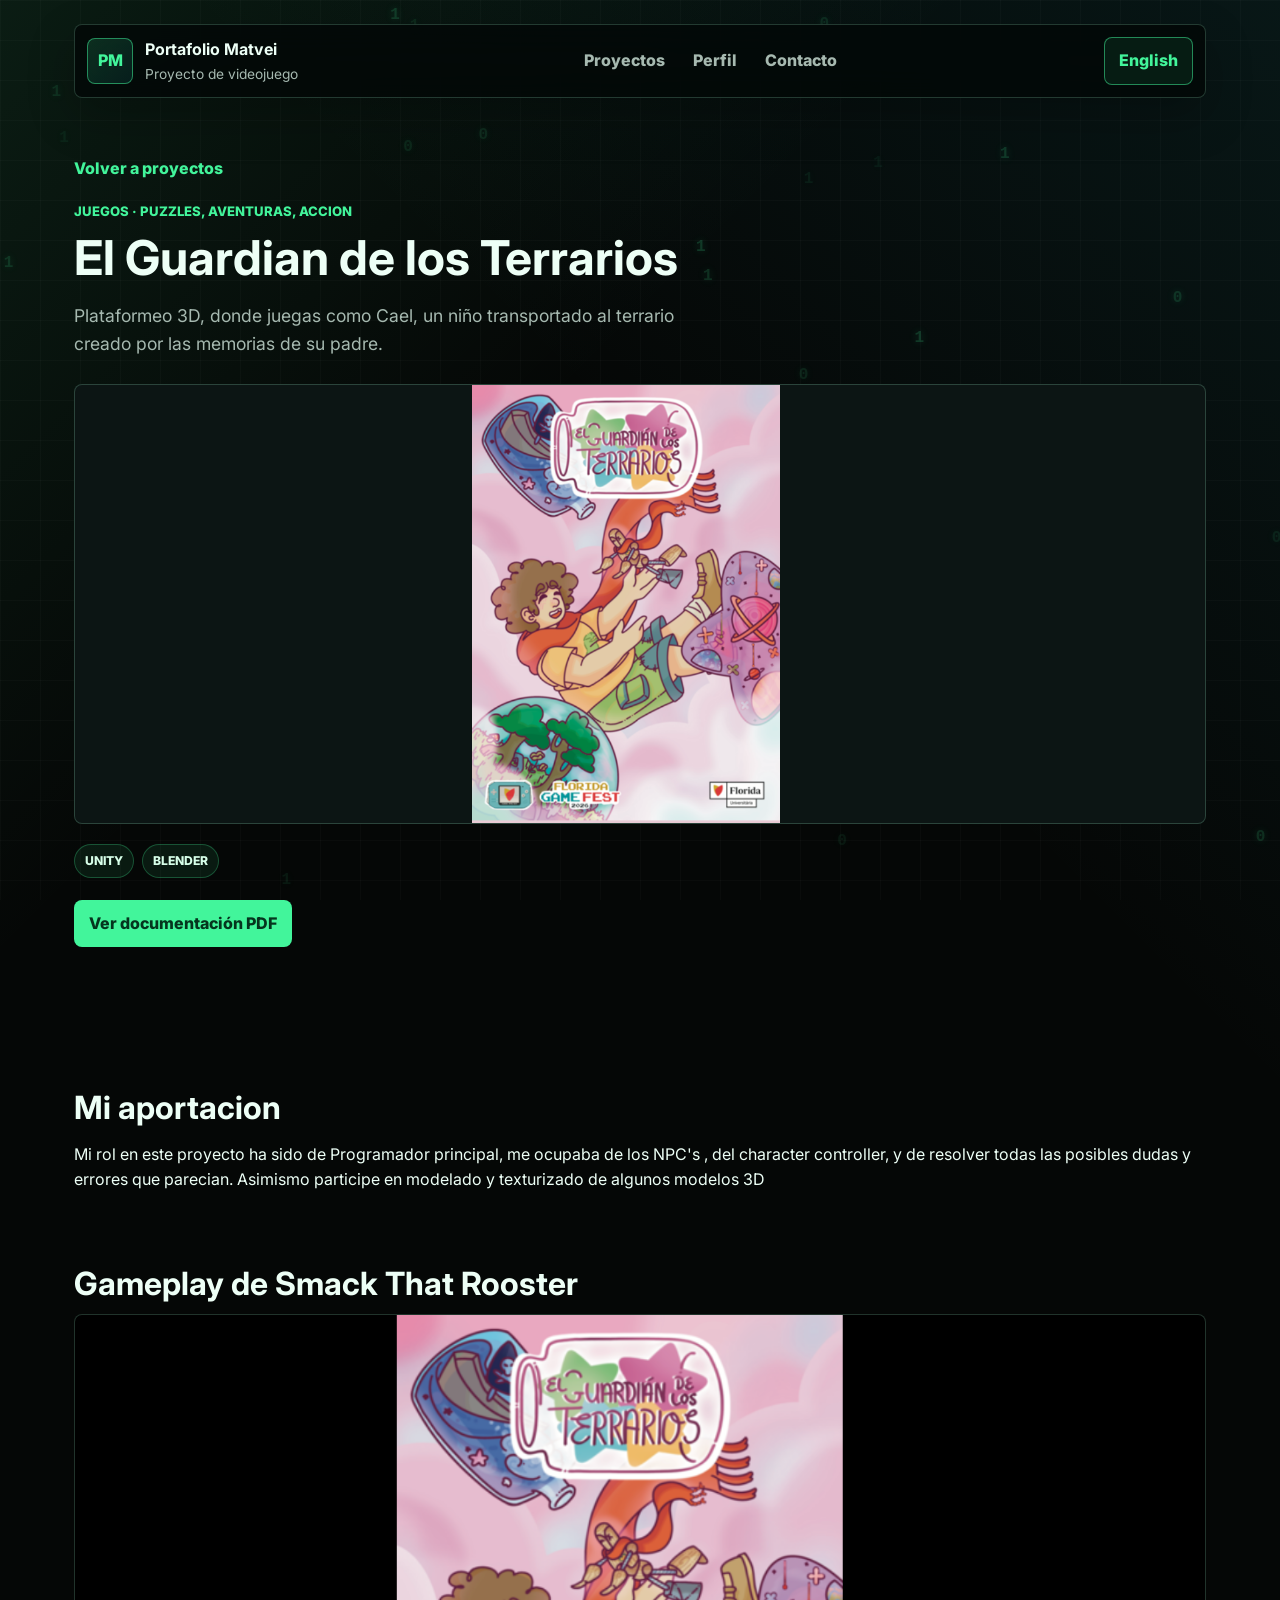
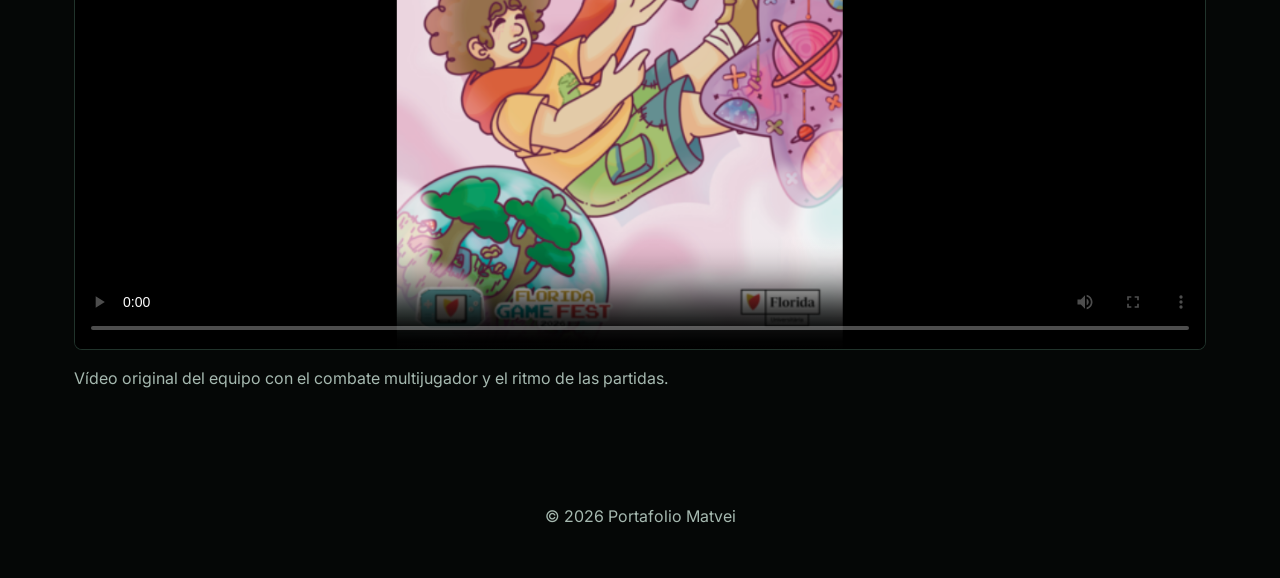
==== commit f85e187e: ",," ====
--- a/case-studies/Guardian.html
+++ b/case-studies/Guardian.html
@@ -32,39 +32,38 @@
 
         <main class="case-hero">
             <a class="back-link" href="../index.html#projects" data-i18n="caseBack">Volver a proyectos</a>
-            <p class="section-kicker" id="caseCategory" data-text-es="Juegos · Combate multijugador" data-text-en="Games · Multiplayer combat">Juegos · Combate multijugador</p>
+            <p class="section-kicker" id="caseCategory" data-text-es="Juegos · Puzzles, Aventuras, Accion" data-text-en="Games · Puzzles, Adventures, Accion">Juegos · Puzzles, Aventuras, Accion </p>
             <h1 id="caseTitle">El Guardian de los Terrarios</h1>
-            <p class="lead" id="caseSummary" data-text-es=" Plataformeo 3D, donde juegas como Cael, un nino transprtado al terrario creado por las memorias de su padre." data-text-en="Game description to be completed.">
-                3D platformer where you play as Cael, a child transported into a terrarium world created from his father's memories.</p>
-                <img id="caseImage" class="case-image" src="../assets/img/El Guardian de los Terrarios.png" alt="El Guardian de los Terrarios" />
-                <div id="caseFacts" class="tag-row">
-                    <span>Unity</span>
-                    <span data-text-es="Multijugador" data-text-en="Multiplayer">Multijugador</span>
-                    <span>Blender</span>
+            <p class="lead" id="caseSummary" data-text-es=" Plataformeo 3D, donde juegas como Cael, un niño transportado al terrario creado por las memorias de su padre." data-text-en="Game description to be completed.">
+                3D platformer where you play as Cael, a child transported into a terrarium world created from his father's memories.
+            </p>
+            <img id="caseImage" class="case-image" src="../assets/img/El Guardian de los Terrarios.png" alt="El Guardian de los Terrarios" />
+            <div id="caseFacts" class="tag-row">
+                <span>Unity</span>
 
-                </div>
-                <div id="caseLinks" class="hero-actions">
-                    <a class="button" href="../assets/docs/smack-that-rooster.pdf" target="_blank" rel="noopener noreferrer" data-i18n="caseDocumentation">Ver documentación PDF</a>
-                </div>
+                <span>Blender</span>
+
+            </div>
+            <div id="caseLinks" class="hero-actions">
+                <a class="button" href="../assets/docs/guardian.pdf" target="_blank" rel="noopener noreferrer" data-i18n="caseDocumentation">Ver documentación PDF</a>
+            </div>
         </main>
 
         <section class="section case-layout">
         </section>
+        <article>
+            <h2 id="caseProcessTitle" data-i18n="caseProcessTitle">Participación de Matvei</h2>
+            <p id="caseProcess" data-text-es="Mi rol en este proyecto ha sido de Programador principal, me ocupaba de los NPC's , del character controller, y de resolver todas las posibles dudas y errores que parecian. Asimismo participe en modelado y texturizado de algunos modelos 3D" data-text-en="My role in this project was Lead Programmer. I was responsible for the NPC systems, the character controller, and troubleshooting any issues or bugs that arose during development. I also contributed to the modelling and texturing of some 3D models..">Mi rol en este proyecto ha sido de Programador principal, me ocupaba de los NPC's , del character controller, y de resolver todas las posibles dudas y errores que parecian. Asimismo participe en modelado y texturizado de algunos modelos 3D</p>
+        </article>
 
         <section id="caseMedia" class="section case-media">
             <h2 id="caseMediaTitle" data-text-es="Gameplay de Smack That Rooster" data-text-en="Smack That Rooster gameplay">Gameplay de Smack That Rooster</h2>
-            <video id="caseVideo" src="../assets/media/smack-that-rooster-gameplay.mp4" poster="../assets/img/smack-that-rooster.png" controls playsinline preload="metadata"></video>
+            <video id="caseVideo" src="../assets/media/El-guardian-de-los-terrarios.mp4" poster="../assets/img/El Guardian de los Terrarios.png" controls playsinline preload="metadata"></video>
             <p id="caseMediaCaption" class="muted" data-text-es="Vídeo original del equipo con el combate multijugador y el ritmo de las partidas." data-text-en="The team's original video showing multiplayer combat and match pacing.">Vídeo original del equipo con el combate multijugador y el ritmo de las partidas.</p>
         </section>
-        <article>
-            <h2 data-i18n="caseOverviewTitle">Resumen</h2>
-            <p id="caseOverview" data-text-es="Los jugadores combaten en rondas cortas. El sistema de vida, el temporizador y las condiciones de victoria conectan el combate con el final de partida y la pantalla de resultados." data-text-en="Players fight in short rounds. Health, a timer, and win conditions connect combat to the end of the match and the results screen.">Los jugadores combaten en rondas cortas. El sistema de vida, el temporizador y las condiciones de victoria conectan el combate con el final de partida y la pantalla de resultados.</p>
-        </article>
 
-        <article>
-            <h2 id="caseProcessTitle" data-i18n="caseProcessTitle">Participación de Matvei</h2>
-            <p id="caseProcess" data-text-es="Matvei participó en el equipo de desarrollo. Su rol y sus tareas específicas están pendientes de detallar." data-text-en="Matvei was part of the development team. His specific role and tasks are yet to be detailed.">Matvei participó en el equipo de desarrollo. Su rol y sus tareas específicas están pendientes de detallar.</p>
-        </article>
+
+
 
         <footer class="footer">
             <span>&copy; <span id="year"></span> Portafolio Matvei</span>
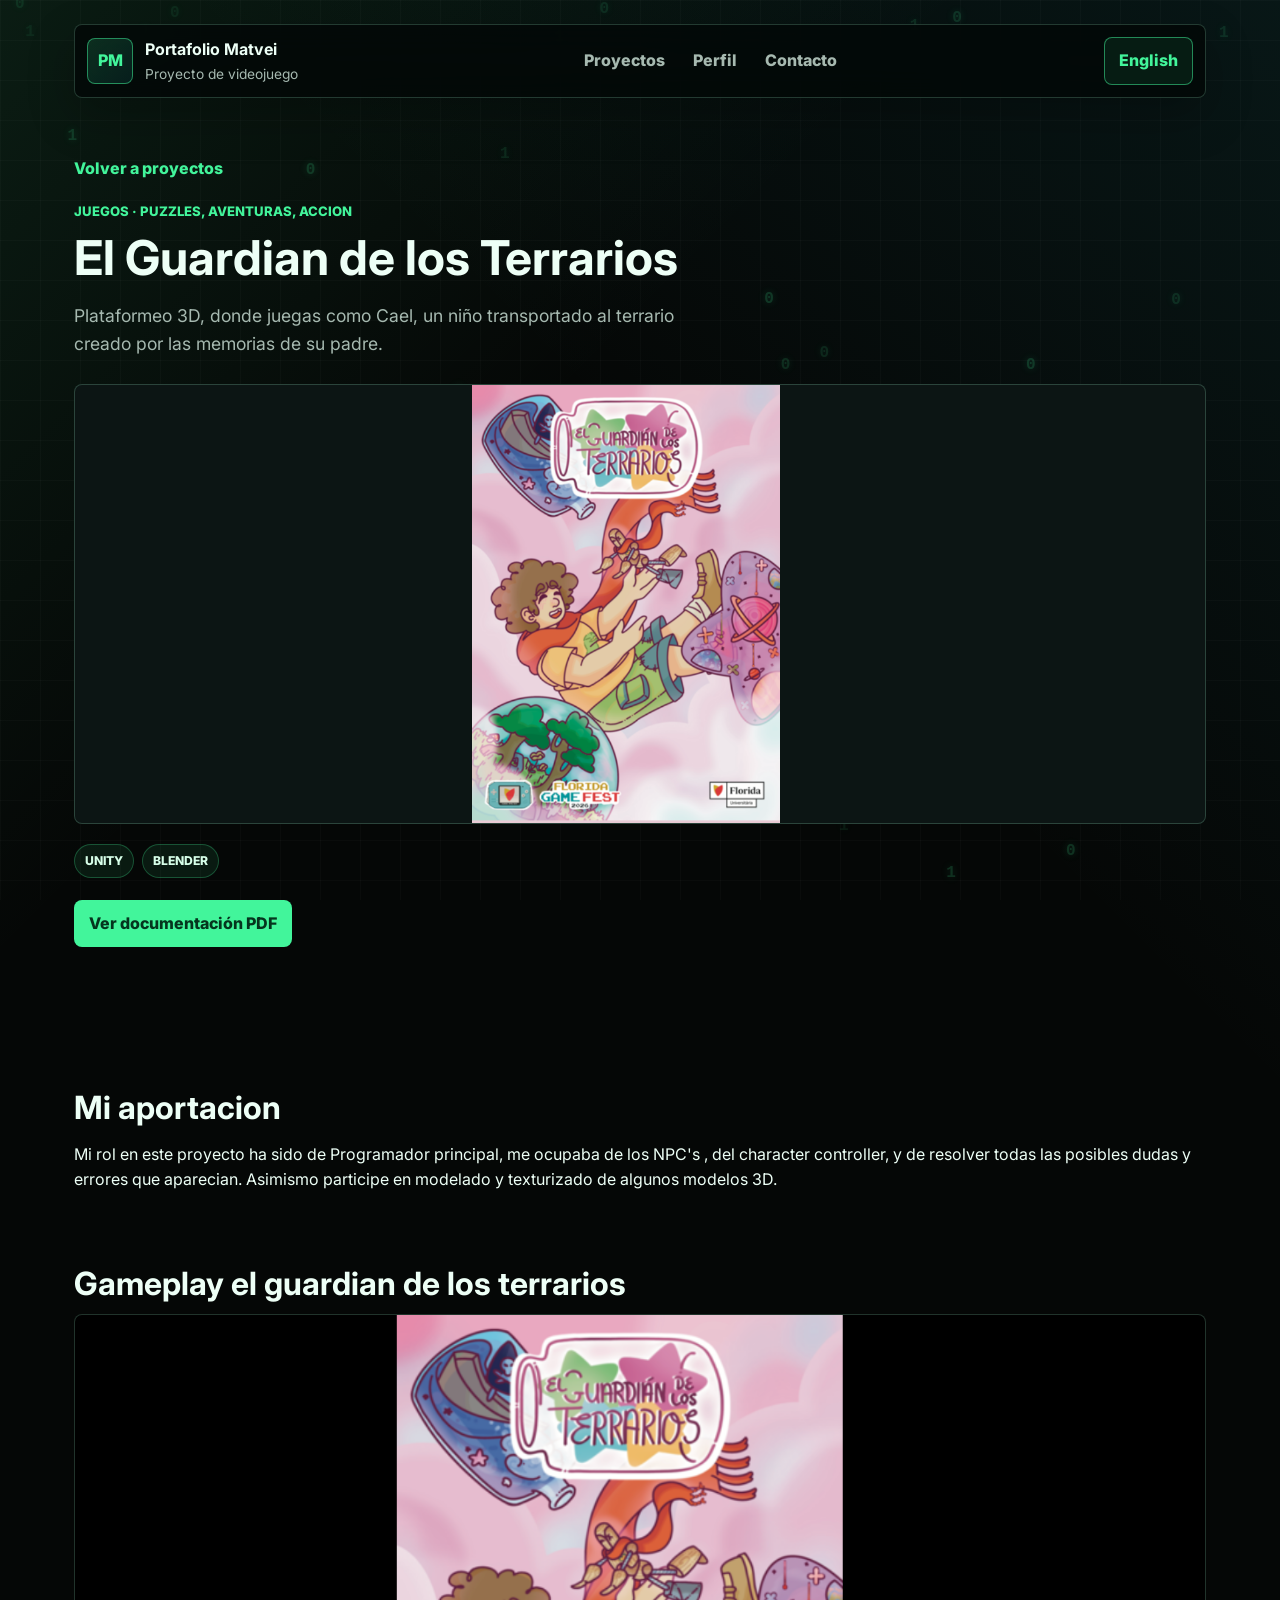
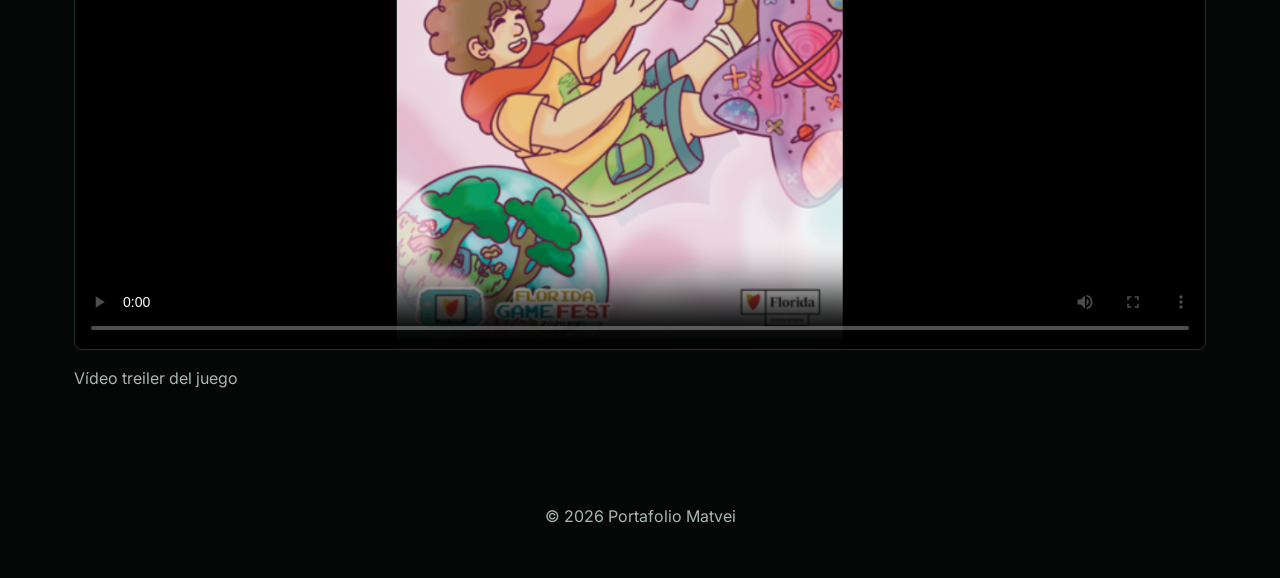
==== commit 39b92f77: "." ====
--- a/case-studies/Guardian.html
+++ b/case-studies/Guardian.html
@@ -53,13 +53,13 @@
         </section>
         <article>
             <h2 id="caseProcessTitle" data-i18n="caseProcessTitle">Participación de Matvei</h2>
-            <p id="caseProcess" data-text-es="Mi rol en este proyecto ha sido de Programador principal, me ocupaba de los NPC's , del character controller, y de resolver todas las posibles dudas y errores que parecian. Asimismo participe en modelado y texturizado de algunos modelos 3D" data-text-en="My role in this project was Lead Programmer. I was responsible for the NPC systems, the character controller, and troubleshooting any issues or bugs that arose during development. I also contributed to the modelling and texturing of some 3D models..">Mi rol en este proyecto ha sido de Programador principal, me ocupaba de los NPC's , del character controller, y de resolver todas las posibles dudas y errores que parecian. Asimismo participe en modelado y texturizado de algunos modelos 3D</p>
+            <p id="caseProcess" data-text-es="Mi rol en este proyecto ha sido de Programador principal, me ocupaba de los NPC's , del character controller, y de resolver todas las posibles dudas y errores que aparecian. Asimismo participe en modelado y texturizado de algunos modelos 3D." data-text-en="My role in this project was Lead Programmer. I was responsible for the NPC systems, the character controller, and troubleshooting any issues or bugs that arose during development. I also contributed to the modelling and texturing of some 3D models..">Mi rol en este proyecto ha sido de Programador principal, me ocupaba de los NPC's , del character controller, y de resolver todas las posibles dudas y errores que parecian. Asimismo participe en modelado y texturizado de algunos modelos 3D</p>
         </article>
 
         <section id="caseMedia" class="section case-media">
-            <h2 id="caseMediaTitle" data-text-es="Gameplay de Smack That Rooster" data-text-en="Smack That Rooster gameplay">Gameplay de Smack That Rooster</h2>
+            <h2 id="caseMediaTitle" data-text-es="Gameplay el guardian de los terrarios" data-text-en="Smack That Rooster gameplay">Gameplay de Smack That Rooster</h2>
             <video id="caseVideo" src="../assets/media/El-guardian-de-los-terrarios.mp4" poster="../assets/img/El Guardian de los Terrarios.png" controls playsinline preload="metadata"></video>
-            <p id="caseMediaCaption" class="muted" data-text-es="Vídeo original del equipo con el combate multijugador y el ritmo de las partidas." data-text-en="The team's original video showing multiplayer combat and match pacing.">Vídeo original del equipo con el combate multijugador y el ritmo de las partidas.</p>
+            <p id="caseMediaCaption" class="muted" data-text-es="Vídeo treiler del juego " data-text-en="Video threiler of the game .">Vídeo treiler del juego.</p>
         </section>
 
 
